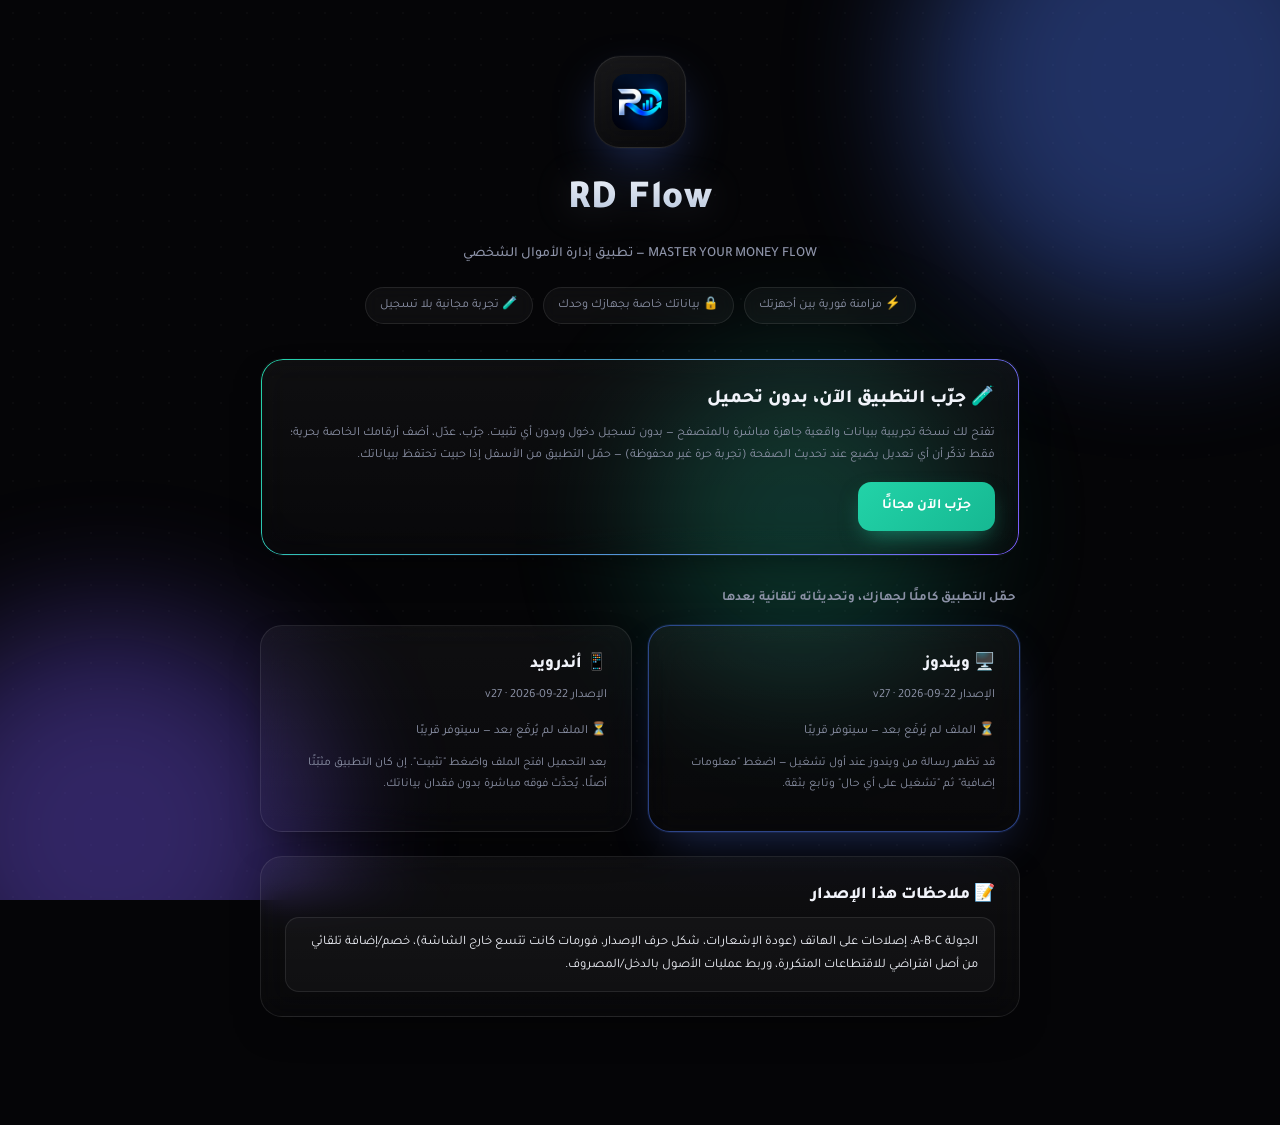
==== index.html @ 2743713a "رفع الموقع v27 رفع الموقع v27" ====
<!DOCTYPE html>
<html lang="ar" dir="rtl">
<head>
<meta charset="UTF-8">
<meta name="viewport" content="width=device-width, initial-scale=1">
<title>RD Flow — تطبيق إدارة الأموال الشخصي</title>
<link rel="icon" type="image/png" href="assets/logo.png">
<link rel="preconnect" href="https://fonts.googleapis.com">
<link rel="preconnect" href="https://fonts.gstatic.com" crossorigin>
<link href="https://fonts.googleapis.com/css2?family=Tajawal:wght@400;500;700;800;900&display=swap" rel="stylesheet">
<style>
  :root {
    --bg: #050507; --bg-2: #0a0a0d; --border: rgba(255,255,255,0.09);
    --text: #f1f3fa; --text-muted: #8d93a8; --accent: #4f7cff; --accent-2: #7c5cff;
    --green: #22d3a8; --metal-1: #f6f8fd; --metal-2: #9fb3d1;
  }
  * { box-sizing: border-box; }
  html { scroll-behavior: smooth; }
  body {
    margin: 0; background: var(--bg); color: var(--text);
    font-family: 'Tajawal', 'Segoe UI', Tahoma, Arial, sans-serif; line-height: 1.75;
    padding: 56px clamp(16px, 6vw, 64px) 90px; position: relative; overflow-x: hidden;
    min-height: 100vh;
  }
  /* ---------- خلفية فخمة: شبكة نقاط خفيفة + كرات ضوء زجاجية عائمة ---------- */
  body::before {
    content: ''; position: fixed; inset: 0; z-index: 0; pointer-events: none;
    background-image: radial-gradient(rgba(255,255,255,0.05) 1px, transparent 1px);
    background-size: 26px 26px; opacity: .5;
  }
  .bg-orbs { position: fixed; inset: 0; z-index: 0; overflow: hidden; pointer-events: none; }
  .orb { position: absolute; border-radius: 50%; filter: blur(70px); opacity: .38; will-change: transform; }
  .orb-a { width: 480px; height: 480px; background: var(--accent); top: -160px; right: -120px; animation: float1 16s ease-in-out infinite alternate; }
  .orb-b { width: 420px; height: 420px; background: var(--accent-2); bottom: -140px; left: -100px; animation: float2 19s ease-in-out infinite alternate; }
  .orb-c { width: 320px; height: 320px; background: var(--green); top: 40%; left: 50%; opacity: .22; animation: float3 22s ease-in-out infinite alternate; }
  @keyframes float1 { from { transform: translate(0,0); } to { transform: translate(-30px, 40px); } }
  @keyframes float2 { from { transform: translate(0,0); } to { transform: translate(30px, -30px); } }
  @keyframes float3 { from { transform: translate(-50%,-50%) scale(1); } to { transform: translate(-55%,-45%) scale(1.15); } }

  .wrap { max-width: 760px; margin: 0 auto; position: relative; z-index: 1; }

  /* ---------- كشف تدريجي منظّم عند فتح الصفحة (حركة واحدة منسّقة، لا حركات مبعثرة) ---------- */
  .reveal { opacity: 0; transform: translateY(18px); transition: opacity .7s cubic-bezier(.2,.7,.3,1), transform .7s cubic-bezier(.2,.7,.3,1); transition-delay: calc(var(--d, 0) * 110ms); }
  html.ready .reveal { opacity: 1; transform: none; }

  header { text-align: center; margin-bottom: 34px; }
  .logo-badge {
    width: 92px; height: 92px; margin: 0 auto 18px; border-radius: 26px;
    background: linear-gradient(160deg, rgba(255,255,255,.08), rgba(255,255,255,.02));
    border: 1px solid var(--border); backdrop-filter: blur(14px);
    display: flex; align-items: center; justify-content: center;
    box-shadow: 0 0 0 1px rgba(255,255,255,.02), 0 20px 50px -10px rgba(79,124,255,.35);
    animation: pulseGlow 5s ease-in-out infinite;
  }
  .logo-badge img { width: 56px; height: 56px; border-radius: 14px; display: block; }
  @keyframes pulseGlow {
    0%, 100% { box-shadow: 0 0 0 1px rgba(255,255,255,.02), 0 20px 50px -10px rgba(79,124,255,.35); }
    50% { box-shadow: 0 0 0 1px rgba(255,255,255,.02), 0 22px 60px -8px rgba(124,92,255,.5); }
  }
  header h1 {
    font-size: clamp(30px, 5vw, 40px); margin: 0 0 6px; font-weight: 900; letter-spacing: .5px;
    background: linear-gradient(180deg, var(--metal-1), var(--metal-2));
    -webkit-background-clip: text; background-clip: text; color: transparent;
    filter: drop-shadow(0 2px 18px rgba(159,179,209,.18));
  }
  header .tagline { color: var(--text-muted); margin: 0 0 20px; font-size: 14px; font-weight: 500; }
  .feature-strip { display: flex; flex-wrap: wrap; justify-content: center; gap: 10px; }
  .feature-strip span {
    font-size: 12.5px; color: var(--text-muted); background: rgba(255,255,255,.04);
    border: 1px solid var(--border); padding: 7px 14px; border-radius: 999px; backdrop-filter: blur(8px);
  }

  .card {
    background: linear-gradient(180deg, rgba(255,255,255,.045), rgba(255,255,255,.015));
    border: 1px solid var(--border); border-radius: 22px; padding: 24px;
    margin-bottom: 18px; backdrop-filter: blur(16px);
    box-shadow: 0 16px 40px -18px rgba(0,0,0,.6);
    transition: transform .35s ease, box-shadow .35s ease, border-color .35s ease;
  }
  .card.hoverable:hover { transform: translateY(-4px); border-color: rgba(255,255,255,.16); box-shadow: 0 24px 50px -16px rgba(0,0,0,.65); }
  .card.primary { border-color: rgba(79,124,255,.5); box-shadow: 0 0 0 1px rgba(79,124,255,.12), 0 20px 50px -18px rgba(79,124,255,.35); }
  .card h2 { margin: 0 0 6px; font-size: 17px; display: flex; align-items: center; gap: 8px; font-weight: 800; }
  .card .ver { color: var(--text-muted); font-size: 12.5px; margin-bottom: 14px; }

  /* بطاقة التجربة: البطل البصري الوحيد بالصفحة — حدّ متوهّج متحرك بهدوء */
  .trial-card { position: relative; border-color: transparent; }
  .trial-card::before {
    content: ''; position: absolute; inset: 0; border-radius: 22px; padding: 1px;
    background: linear-gradient(120deg, var(--green), var(--accent-2), var(--green));
    background-size: 200% 200%; animation: shimmer 6s linear infinite;
    -webkit-mask: linear-gradient(#000 0 0) content-box, linear-gradient(#000 0 0);
    -webkit-mask-composite: xor; mask-composite: exclude; pointer-events: none;
  }
  @keyframes shimmer { 0% { background-position: 0% 50%; } 100% { background-position: 200% 50%; } }
  .trial-card h2 { font-size: 19px; }

  .btn {
    display: inline-block; background: linear-gradient(135deg, var(--accent), #6a8cff);
    color: #fff; text-decoration: none; padding: 12px 24px; border-radius: 13px;
    font-weight: 700; font-size: 14px; font-family: inherit; border: none; cursor: pointer;
    box-shadow: 0 10px 24px -8px rgba(79,124,255,.55); transition: transform .2s ease, box-shadow .2s ease, filter .2s ease;
  }
  .btn:hover { transform: translateY(-2px); filter: brightness(1.08); box-shadow: 0 14px 30px -8px rgba(79,124,255,.65); }
  .btn.ghost { background: transparent; border: 1px solid var(--border); color: var(--text); box-shadow: none; }
  .btn.trial { background: linear-gradient(135deg, var(--green), #16b892); box-shadow: 0 10px 24px -8px rgba(34,211,168,.55); }
  .btn[disabled], .btn.disabled { opacity: .5; pointer-events: none; filter: grayscale(.4); }

  .row { display: flex; gap: 10px; flex-wrap: wrap; align-items: center; }
  .muted { color: var(--text-muted); font-size: 12.5px; }
  .tip { font-size: 12px; color: var(--text-muted); margin-top: 10px; }
  .notes-box { background: rgba(255,255,255,.03); border-radius: 14px; padding: 14px 16px; font-size: 13px; border: 1px solid var(--border); }
  .secondary-title { font-size: 13px; color: var(--text-muted); margin: 32px 4px 14px; font-weight: 700; }
  #statusMsg { text-align: center; color: var(--text-muted); font-size: 13px; }
  .grid-2 { display: grid; grid-template-columns: 1fr 1fr; gap: 16px; }
  @media (max-width: 620px) { .grid-2 { grid-template-columns: 1fr; } }
</style>
</head>
<body>
<div class="bg-orbs" aria-hidden="true"><span class="orb orb-a"></span><span class="orb orb-b"></span><span class="orb orb-c"></span></div>
<div class="wrap">
  <header class="reveal" style="--d:0;">
    <div class="logo-badge"><img src="assets/logo.png" alt="RD Flow"></div>
    <h1>RD Flow</h1>
    <p class="tagline">MASTER YOUR MONEY FLOW — تطبيق إدارة الأموال الشخصي</p>
    <div class="feature-strip">
      <span>⚡ مزامنة فورية بين أجهزتك</span>
      <span>🔒 بياناتك خاصة بجهازك وحدك</span>
      <span>🧪 تجربة مجانية بلا تسجيل</span>
    </div>
  </header>

  <div class="card trial-card reveal" style="--d:1;">
    <h2>🧪 جرّب التطبيق الآن، بدون تحميل</h2>
    <p class="muted" style="margin:0 0 16px;">تفتح لك نسخة تجريبية ببيانات واقعية جاهزة مباشرة بالمتصفح — بدون تسجيل دخول وبدون أي تثبيت. جرّب، عدّل، أضف أرقامك الخاصة بحرية؛ فقط تذكّر أن أي تعديل يضيع عند تحديث الصفحة (تجربة حرة غير محفوظة) — حمّل التطبيق من الأسفل إذا حبيت تحتفظ ببياناتك.</p>
    <a class="btn trial" href="app/index.html?demo=1">جرّب الآن مجانًا</a>
  </div>

  <div class="secondary-title reveal" style="--d:2;">حمّل التطبيق كاملًا لجهازك، وتحديثاته تلقائية بعدها</div>
  <div id="statusMsg" class="reveal" style="--d:2;">جارٍ تحميل معلومات آخر نسخة...</div>
  <div id="content" style="display:none;">
    <div id="downloadsGrid" class="grid-2 reveal" style="--d:3;"></div>
    <div class="card reveal" style="--d:4; margin-top:6px;">
      <h2>📝 ملاحظات هذا الإصدار</h2>
      <div class="notes-box" id="notesBox"></div>
    </div>
  </div>
</div>

<script>
(function () {
  // كشف تدريجي واحد منظّم عند اكتمال تحميل الصفحة
  requestAnimationFrame(() => requestAnimationFrame(() => document.documentElement.classList.add('ready')));

  // تحرّك بسيط وهادئ لكرات الضوء تبعًا لموضع الماوس (لمسة فخامة، بلا مبالغة)
  const orbs = document.querySelectorAll('.orb');
  window.addEventListener('mousemove', (e) => {
    const x = (e.clientX / window.innerWidth - .5) * 24;
    const y = (e.clientY / window.innerHeight - .5) * 24;
    orbs.forEach((o, i) => { o.style.transform = `translate(${x * (i + 1) * .4}px, ${y * (i + 1) * .4}px)`; });
  }, { passive: true });

  const ua = navigator.userAgent || '';
  const isAndroidUA = /Android/i.test(ua);
  const params = new URLSearchParams(location.search);
  const forcedPlatform = params.get('platform');
  const primaryPlatform = forcedPlatform === 'android' || forcedPlatform === 'windows' ? forcedPlatform : (isAndroidUA ? 'android' : 'windows');

  // فقط خياران فعليًا: أندرويد وويندوز (نسخة التثبيت الكاملة) — بلا نسخة محمولة،
  // حتى يُثبَّت التطبيق تثبيتًا حقيقيًا على الجهاز فتعمل التحديثات التلقائية المستقبلية بلا مشاكل
  const PLATFORM_META = {
    windows: { icon: '🖥️', label: 'ويندوز', tip: 'قد تظهر رسالة من ويندوز عند أول تشغيل — اضغط "معلومات إضافية" ثم "تشغيل على أي حال" وتابع بثقة.' },
    android: { icon: '📱', label: 'أندرويد', tip: 'بعد التحميل افتح الملف واضغط "تثبيت". إن كان التطبيق مثبّتًا أصلًا، يُحدَّث فوقه مباشرة بدون فقدان بياناتك.' }
  };

  function cardHtml(key, info, isPrimary) {
    const meta = PLATFORM_META[key];
    const url = (info.downloads && info.downloads[key]) || null;
    return `<div class="card hoverable ${isPrimary ? 'primary' : ''}" data-platform-card="${key}">
      <h2>${meta.icon} ${meta.label}</h2>
      <div class="ver">الإصدار v${info.latest}${info.publishedAt ? ' · ' + info.publishedAt : ''}</div>
      <div class="row" data-dl-row="${key}">
        ${url ? `<a class="btn" href="${url}" data-dl-link="${key}">تحميل الآن</a>` : `<span class="muted">⏳ الملف لم يُرفَع بعد — سيتوفر قريبًا</span>`}
      </div>
      <p class="tip">${meta.tip}</p>
    </div>`;
  }

  function verifyDownloadLinks() {
    document.querySelectorAll('[data-dl-link]').forEach((a) => {
      const url = a.getAttribute('href');
      fetch(url, { method: 'HEAD', cache: 'no-store' }).then((res) => { if (!res.ok) throw new Error('missing'); })
        .catch(() => { const row = a.closest('[data-dl-row]'); if (row) row.innerHTML = `<span class="muted">⏳ الملف لم يُرفَع بعد — سيتوفر قريبًا</span>`; });
    });
  }

  fetch('version.json?t=' + Date.now(), { cache: 'no-store' })
    .then(r => r.json())
    .then(info => {
      document.getElementById('statusMsg').style.display = 'none';
      document.getElementById('content').style.display = 'block';
      const order = primaryPlatform === 'android' ? ['android', 'windows'] : ['windows', 'android'];
      document.getElementById('downloadsGrid').innerHTML = order.map((k, i) => cardHtml(k, info, i === 0)).join('');
      document.getElementById('notesBox').textContent = info.notes || '—';
      verifyDownloadLinks();
    })
    .catch(() => { document.getElementById('statusMsg').textContent = 'تعذّر تحميل معلومات النسخة حاليًا — أعد المحاولة لاحقًا.'; });
})();
</script>
</body>
</html>
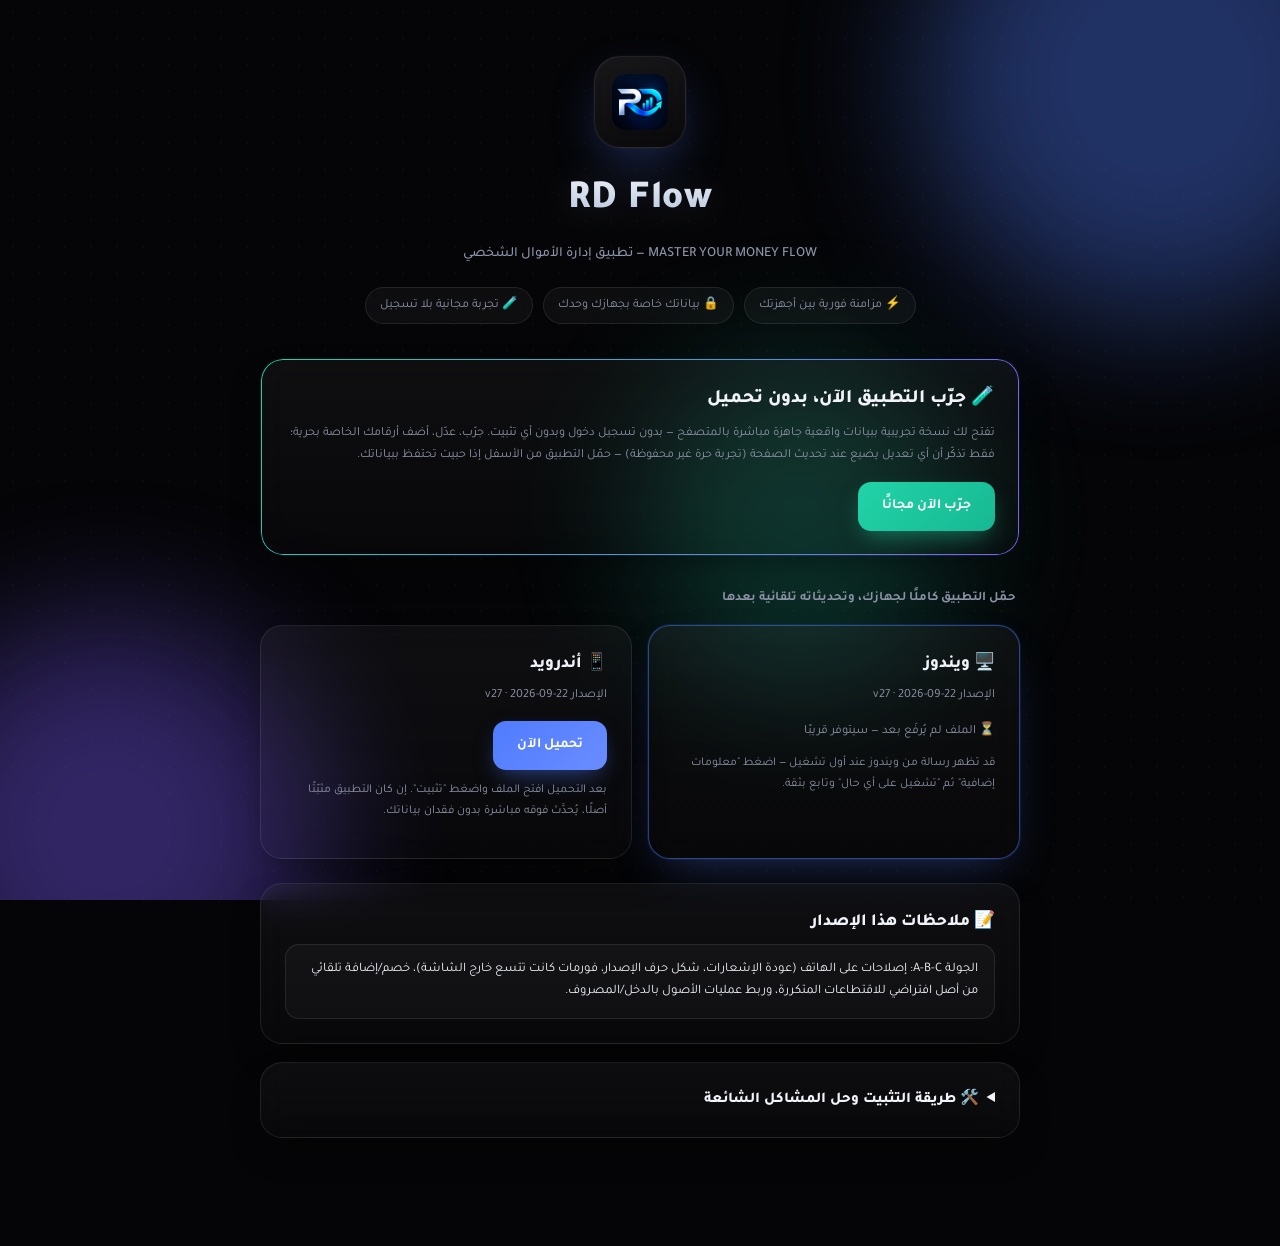
==== commit df3978b5: "v27 النسخة الاخيرة" ====
--- a/index.html
+++ b/index.html
@@ -143,6 +143,23 @@
       <h2>📝 ملاحظات هذا الإصدار</h2>
       <div class="notes-box" id="notesBox"></div>
     </div>
+    <div class="card reveal" style="--d:5; margin-top:6px;">
+      <details>
+        <summary style="cursor:pointer; font-weight:800; font-size:15px;">🛠️ طريقة التثبيت وحل المشاكل الشائعة</summary>
+        <div class="notes-box" style="margin-top:14px; line-height:2;">
+          <p style="margin:0 0 6px; font-weight:800; color:var(--text);">لأفضل تجربة، ننصح بنسخة ويندوز.</p>
+          <p style="margin:14px 0 4px; font-weight:800;">🪟 ويندوز — إذا ما اشتغل "تحديث تلقائي" من داخل التطبيق:</p>
+          <p style="margin:0 0 4px;">اضغط "نزّل يدويًا من الموقع" واختر مكان التنزيل.</p>
+          <p style="margin:0 0 4px;">⚠️ لا تغلق التطبيق أثناء التنزيل — التحميل صامت بلا شريط تقدّم، وإغلاق التطبيق يوقفه بلا أي تنبيه. انتظر حتى تظهر أيقونة الملف كاملة بمجلد التنزيلات.</p>
+          <p style="margin:0 0 4px;">بعد اكتمال التحميل، شغّل الملف. إذا ما ثبّت: أغلق أي نسخة شغّالة من "إدارة المهام"، احذف النسخة الحالية من إعدادات ويندوز، ثم ثبّت النسخة الجديدة.</p>
+          <p style="margin:0 0 4px; font-weight:700;">مهم جدًا: صدّر نسخة احتياطية من بياناتك قبل أي تحديث — بعد تثبيت النسخة الجديدة، تستوردها من "استيراد ملف" لتكمل من حيث توقفت.</p>
+          <p style="margin:14px 0 4px; font-weight:800;">🤖 أندرويد:</p>
+          <p style="margin:0 0 4px;">إذا ظهرت رسالة "التطبيق غير مثبَّت": أوقف فحص Google Play Protect مؤقتًا (أو أوقف الإنترنت وقت التثبيت).</p>
+          <p style="margin:0 0 4px;">إذا ما نفع: احذف النسخة الحالية وثبّت الجديدة.</p>
+          <p style="margin:0; font-weight:700;">نفس الملاحظة: صدّر نسخة احتياطية قبل التحديث، واستوردها بعده.</p>
+        </div>
+      </details>
+    </div>
   </div>
 </div>
 
